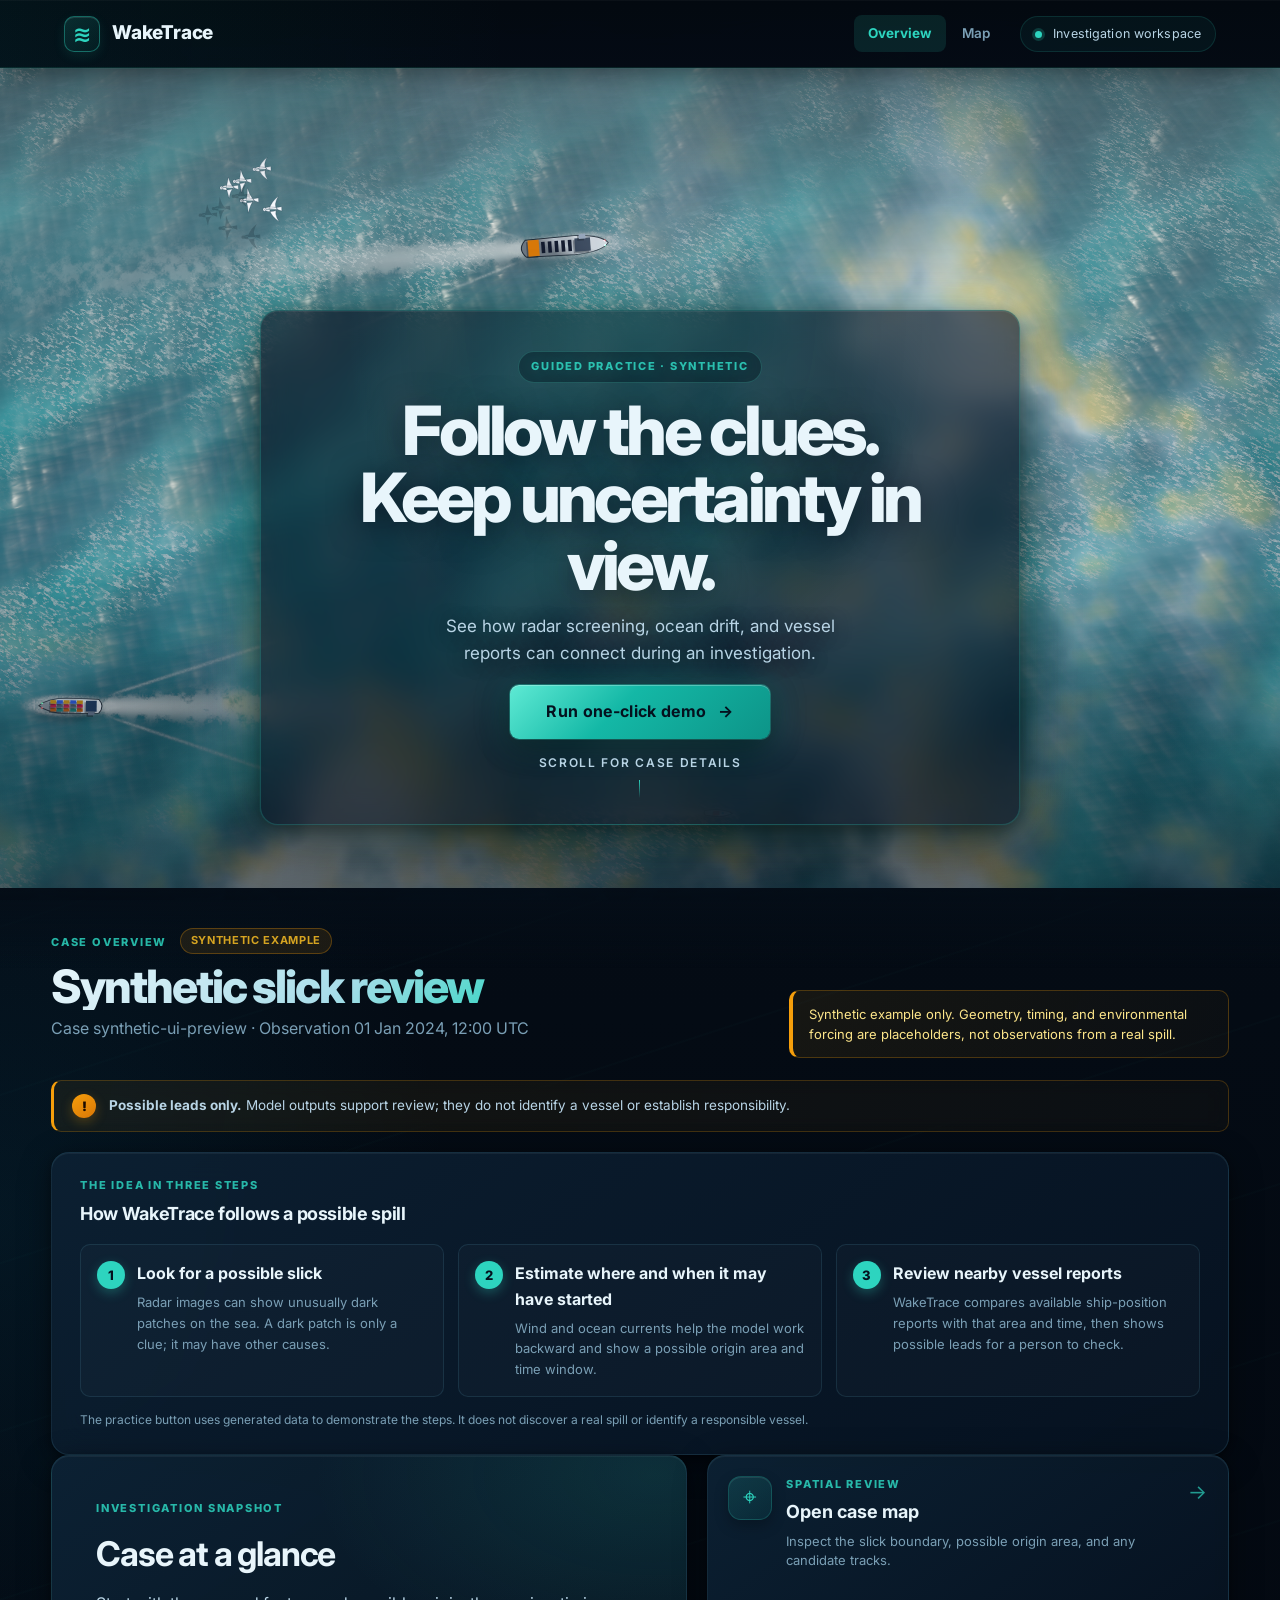
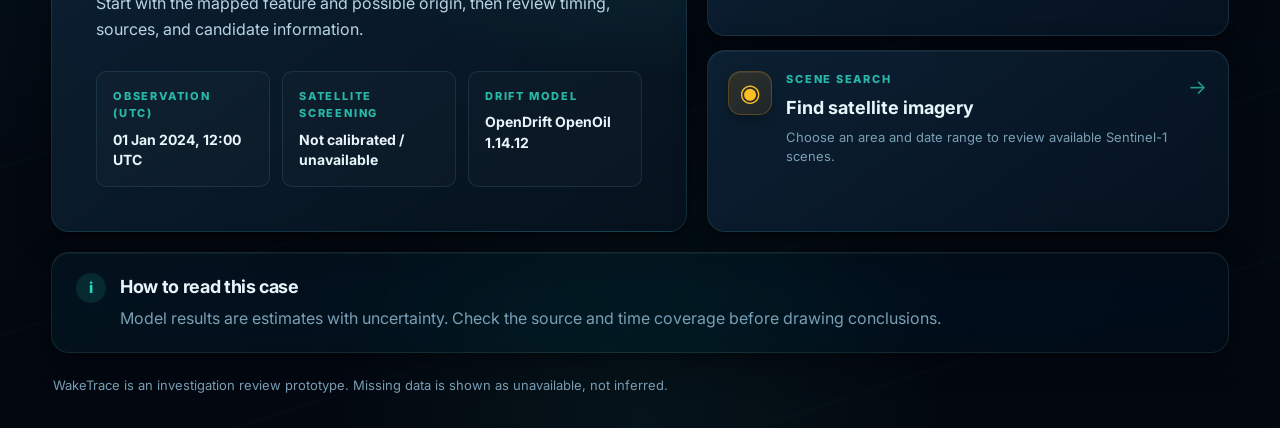
==== frontend/index.html @ cd2cca68 "Add OceanTrace project files" ====
<!doctype html>
<html lang="en">
  <head>
    <meta charset="utf-8">
    <meta name="viewport" content="width=device-width, initial-scale=1">
    <meta name="theme-color" content="#0b2236">
    <title>WakeTrace | Case overview</title>
    <link rel="stylesheet" href="styles.css?v=15">
  </head>
  <body class="overview-page">
    <div class="ambient-globe" aria-hidden="true"><div class="globe-shell"><div class="globe-texture"></div></div></div>
    <a class="skip-link" href="#case-details">Skip to case overview</a>
    <header class="topbar">
      <a class="brand" href="index.html" aria-label="WakeTrace case overview"><span class="brand-mark" aria-hidden="true">≋</span><span>WakeTrace</span></a>
      <nav class="top-nav" aria-label="Main navigation">
        <a class="nav-active" aria-current="page" href="index.html">Overview</a>
        <a data-case-link href="map.html">Map</a>
      </nav>
      <div class="header-context"><span class="status-dot" aria-hidden="true"></span> Investigation workspace</div>
    </header>

    <section class="overview-hero" aria-label="Synthetic ocean scene">
      <canvas id="overview-hero-canvas" aria-hidden="true"></canvas>
      <div class="overview-hero-veil" aria-hidden="true"></div>
      <div class="overview-hero-overlay">
        <span class="eyebrow overview-hero-tag">GUIDED PRACTICE · SYNTHETIC</span>
        <p class="overview-hero-title">Follow the clues.<br>Keep uncertainty in view.</p>
        <p class="overview-hero-copy">See how radar screening, ocean drift, and vessel reports can connect during an investigation.</p>
        <a class="primary-button overview-hero-cta" href="map.html?demo=1">Run one-click demo <span aria-hidden="true">→</span></a>
        <a class="overview-hero-scroll" href="#case-details">Scroll for case details</a>
      </div>
    </section>

    <main class="page-shell overview-shell" id="case-details">
      <section class="case-heading overview-heading" aria-labelledby="case-title">
        <div class="case-heading-text">
          <div class="eyebrow">CASE OVERVIEW <span id="case-badge" class="badge">Loading</span></div>
          <h1 id="case-title">Loading case…</h1>
          <p id="case-subtitle" class="muted">Preparing case information</p>
        </div>
        <div id="case-notice" class="case-notice" role="note" hidden></div>
      </section>

      <p class="leads-banner" role="note"><span class="leads-icon" aria-hidden="true">!</span><span><strong>Possible leads only.</strong> Model outputs support review; they do not identify a vessel or establish responsibility.</span></p>

      <section class="panel plain-language-panel" aria-labelledby="workflow-title">
        <div class="eyebrow">THE IDEA IN THREE STEPS</div>
        <h2 id="workflow-title">How WakeTrace follows a possible spill</h2>
        <div class="plain-steps">
          <article><span>1</span><div><strong>Look for a possible slick</strong><p>Radar images can show unusually dark patches on the sea. A dark patch is only a clue; it may have other causes.</p></div></article>
          <article><span>2</span><div><strong>Estimate where and when it may have started</strong><p>Wind and ocean currents help the model work backward and show a possible origin area and time window.</p></div></article>
          <article><span>3</span><div><strong>Review nearby vessel reports</strong><p>WakeTrace compares available ship-position reports with that area and time, then shows possible leads for a person to check.</p></div></article>
        </div>
        <p class="small-note">The practice button uses generated data to demonstrate the steps. It does not discover a real spill or identify a responsible vessel.</p>
      </section>

      <section class="overview-grid" aria-label="Case summary">
        <article class="panel overview-main-card">
          <div class="eyebrow">INVESTIGATION SNAPSHOT</div>
          <h2>Case at a glance</h2>
          <p class="muted">Start with the mapped feature and possible origin, then review timing, sources, and candidate information.</p>
          <div class="overview-stats">
            <div><span class="metric-label">OBSERVATION (UTC)</span><strong id="overview-observed">—</strong></div>
            <div><span class="metric-label">SATELLITE SCREENING</span><strong id="overview-confidence">—</strong></div>
            <div><span class="metric-label">DRIFT MODEL</span><strong id="overview-model">—</strong></div>
          </div>
        </article>
        <div class="overview-links">
          <a class="destination-card map-destination" data-case-link href="map.html">
            <span class="destination-icon" aria-hidden="true">⌖</span>
            <span><span class="eyebrow">SPATIAL REVIEW</span><strong>Open case map</strong><span class="muted">Inspect the slick boundary, possible origin area, and any candidate tracks.</span></span>
            <span class="destination-arrow" aria-hidden="true">→</span>
          </a>
          <a class="destination-card" data-case-link href="map.html#upload-title">
            <span class="destination-icon satellite-icon" aria-hidden="true">◉</span>
            <span><span class="eyebrow">SCENE SEARCH</span><strong>Find satellite imagery</strong><span class="muted">Choose an area and date range to review available Sentinel-1 scenes.</span></span>
            <span class="destination-arrow" aria-hidden="true">→</span>
          </a>
        </div>
      </section>

      <section class="overview-note panel">
        <div class="note-symbol" aria-hidden="true">i</div>
        <div><h2>How to read this case</h2><p id="overview-note-text" class="muted">Model results are estimates with uncertainty. Check the source and time coverage before drawing conclusions.</p></div>
      </section>
      <footer class="page-footer">WakeTrace is an investigation review prototype. Missing data is shown as unavailable, not inferred.</footer>
    </main>
    <script src="case-data.js?v=3"></script>
    <script src="overview-hero.js?v=10"></script>
    <script src="overview.js"></script>
  </body>
</html>
---- frontend/styles.css ----
/* ============================================================
   WakeTrace — Refined Design System
   Deep-ocean palette · Glass panels · Harmonic accent colours
   ============================================================ */

@import url('https://fonts.googleapis.com/css2?family=Inter:wght@300;400;500;600;700;800;900&display=swap');

/* ─── Design Tokens ──────────────────────────────────────── */
:root {
  color-scheme: dark;

  /* Core palette */
  --ink:        #e8f5fb;
  --ink-soft:   #b8d4e5;
  --muted:      #7a9fb5;
  --line:       rgb(100 180 210 / 14%);
  --surface:    rgb(10 28 44 / 92%);
  --canvas:     #050e18;
  --deep:       #03090f;

  /* Brand accent — teal/cyan */
  --sea:        #2dd4bf;
  --sea-mid:    #14b8a6;
  --sea-dark:   #0d9488;
  --foam:       rgb(45 212 191 / 10%);

  /* Warm amber accent */
  --slick:      #f59e0b;
  --slick-soft: rgb(245 158 11 / 12%);
  --slick-light: #fef3c7;

  /* Utility */
  --focus:      #5eead4;
  --red:        #f43f5e;
  --red-soft:   rgb(244 63 94 / 12%);

  /* Geometry */
  --radius:     18px;
  --radius-sm:  10px;

  /* Shadows */
  --shadow-sm:  0 2px 8px rgb(0 0 0 / 30%), inset 0 1px 0 rgb(255 255 255 / 4%);
  --shadow:     0 8px 32px rgb(0 0 0 / 40%), 0 2px 8px rgb(0 0 0 / 30%), inset 0 1px 0 rgb(255 255 255 / 5%);
  --shadow-lg:  0 20px 60px rgb(0 0 0 / 55%), 0 4px 16px rgb(0 0 0 / 35%), inset 0 1px 0 rgb(255 255 255 / 6%);
  --glow-sea:   0 0 40px rgb(45 212 191 / 15%), 0 0 80px rgb(45 212 191 / 7%);
  --glow-amber: 0 0 30px rgb(245 158 11 / 18%);
}

/* ─── Reset & Base ───────────────────────────────────────── */
*, *::before, *::after { box-sizing: border-box; }
html {
  scroll-behavior: smooth;
  scroll-padding-top: 84px;
}
body {
  margin: 0;
  isolation: isolate;
  background: var(--canvas);
  color: var(--ink);
  font-family: 'Inter', ui-sans-serif, system-ui, -apple-system, 'Segoe UI', sans-serif;
  font-size: 16px;
  line-height: 1.6;
  -webkit-font-smoothing: antialiased;
  -moz-osx-font-smoothing: grayscale;
}

/* Multi-layer ocean background */
body {
  background:
    radial-gradient(ellipse 70% 50% at 80% -10%, rgb(13 148 136 / 18%), transparent 65%),
    radial-gradient(ellipse 50% 40% at 0% 60%,  rgb(6  78 106 / 18%), transparent 70%),
    radial-gradient(ellipse 40% 30% at 50% 100%, rgb(45 212 191 / 6%), transparent 60%),
    repeating-linear-gradient(
      162deg,
      transparent 0 80px,
      rgb(45 212 191 / 1.5%) 81px 82px,
      transparent 83px 160px
    ),
    linear-gradient(180deg, #060f18 0%, #040b14 50%, #030810 100%);
}

/* Subtle animated star-field / noise texture overlay */
body::before {
  content: "";
  position: fixed;
  z-index: -2;
  inset: 0;
  pointer-events: none;
  opacity: 0.5;
  background:
    radial-gradient(ellipse 120% 80% at 75% -5%, rgb(20 184 166 / 14%), transparent 55%),
    radial-gradient(ellipse 60% 50% at 10% 80%,  rgb(8  88 124 / 18%), transparent 60%),
    url("ocean-background.jpg") center 52% / cover no-repeat;
  filter: brightness(0.18) saturate(1.4);
  animation: ocean-drift 32s ease-in-out infinite alternate;
}
@keyframes ocean-drift {
  to { transform: translate3d(-1%, -0.5%, 0) scale(1.02); }
}

/* Animated grid-line shimmer */
body::after {
  content: "";
  position: fixed;
  z-index: -1;
  inset: 0;
  pointer-events: none;
  opacity: 0.06;
  background:
    repeating-linear-gradient(0deg,   transparent 0 39px, rgb(45 212 191 / 40%) 40px),
    repeating-linear-gradient(90deg,  transparent 0 79px, rgb(45 212 191 / 20%) 80px);
  mask-image: radial-gradient(ellipse 100% 100% at 50% 50%, black 20%, transparent 80%);
}

/* ─── Animated Globe ─────────────────────────────────────── */
.ambient-globe {
  position: fixed;
  z-index: -1;
  top: clamp(90px, 14vh, 160px);
  right: clamp(-130px, -4vw, -20px);
  width: clamp(260px, 30vw, 420px);
  aspect-ratio: 1;
  opacity: 0.5;
  pointer-events: none;
  filter: blur(0.3px);
}
.globe-shell {
  position: relative;
  width: 100%;
  height: 100%;
  overflow: hidden;
  border-radius: 50%;
  isolation: isolate;
  background: #04111e;
  box-shadow:
    0 0 0 1px rgb(45 212 191 / 30%),
    0 0 24px 6px  rgb(45 212 191 / 22%),
    0 0 70px 18px rgb(13 148 136 / 14%),
    inset -30px -6px 50px rgb(0 5 15 / 88%);
  animation: globe-float 14s ease-in-out infinite;
}
.globe-texture {
  position: absolute;
  inset: 0;
  border-radius: inherit;
  background-image: url("nasa-blue-marble.jpg");
  background-repeat: repeat-x;
  background-size: 200% 100%;
  background-position: 0 50%;
  filter: saturate(1.2) brightness(0.85) contrast(1.1) hue-rotate(4deg);
  animation: globe-turn 60s linear infinite;
}
.globe-shell::before {
  content: "";
  position: absolute;
  z-index: 1;
  inset: 0;
  border-radius: inherit;
  background:
    radial-gradient(ellipse at 32% 25%, rgb(255 255 255 / 18%), transparent 12%),
    radial-gradient(ellipse at 72% 55%, transparent 26%, rgb(1 10 24 / 28%) 60%, rgb(0 6 18 / 90%) 100%),
    linear-gradient(118deg, rgb(45 212 191 / 20%), transparent 30%, transparent 70%, rgb(0 8 22 / 55%));
  box-shadow:
    inset 10px 8px 28px rgb(200 255 245 / 14%),
    inset -22px -10px 40px rgb(0 5 20 / 80%);
}
.globe-shell::after {
  content: "";
  position: absolute;
  z-index: 2;
  top: -1%; left: -1%;
  width: 102%; height: 102%;
  border: 1px solid rgb(45 212 191 / 40%);
  border-radius: 50%;
  box-shadow: inset 0 0 16px rgb(45 212 191 / 25%);
}
@keyframes globe-float {
  0%, 100% { transform: rotateY(-8deg) rotateX(3deg) translateY(0); }
  50%       { transform: rotateY(-4deg) rotateX(1deg) translateY(-10px); }
}
@keyframes globe-turn { to { background-position: 100% 50%; } }

/* ─── Typography ─────────────────────────────────────────── */
h1, h2, h3, h4, p { margin-top: 0; }
h1 {
  margin: 8px 0 6px;
  font-size: clamp(28px, 3.6vw, 46px);
  font-weight: 800;
  letter-spacing: -0.045em;
  line-height: 1.06;
  overflow-wrap: anywhere;
  background: linear-gradient(135deg, #e8f5fb 0%, #a8dde9 60%, var(--sea) 100%);
  -webkit-background-clip: text;
  background-clip: text;
  -webkit-text-fill-color: transparent;
}
h2 {
  margin-bottom: 4px;
  font-size: 18px;
  font-weight: 700;
  letter-spacing: -0.02em;
  color: var(--ink);
}
h3 { margin-bottom: 0; font-size: 14px; font-weight: 650; }
.muted { color: var(--muted); }

/* ─── Accessibility ──────────────────────────────────────── */
:focus-visible {
  outline: 2px solid var(--sea);
  outline-offset: 3px;
  border-radius: 6px;
}
.topbar :focus-visible { outline-color: var(--sea); }

.skip-link {
  position: absolute; z-index: 2000; top: 8px; left: 8px;
  padding: 10px 14px; border-radius: 8px;
  background: var(--sea); color: #03090f;
  font-weight: 700; text-decoration: none;
  transform: translateY(-160%);
  transition: transform 0.2s;
}
.skip-link:focus { transform: none; }

/* ─── Top Bar ────────────────────────────────────────────── */
.topbar {
  position: sticky; z-index: 1500; top: 0;
  display: flex; align-items: center; justify-content: space-between; gap: 16px;
  height: 68px; padding: 0 clamp(16px, 5vw, 72px);
  color: var(--ink);
  background:
    linear-gradient(90deg, rgb(3 148 136 / 8%) 0%, transparent 40%),
    linear-gradient(180deg, rgb(3 9 16 / 98%), rgb(4 11 20 / 96%));
  border-bottom: 1px solid rgb(45 212 191 / 12%);
  box-shadow:
    0 4px 24px rgb(0 0 0 / 40%),
    0 1px 0 rgb(45 212 191 / 8%),
    inset 0 1px 0 rgb(255 255 255 / 3%);
  backdrop-filter: blur(20px) saturate(1.8);
}

.brand {
  display: inline-flex; align-items: center; gap: 12px;
  color: inherit; font-size: 19px; font-weight: 800;
  letter-spacing: -0.01em; text-decoration: none;
}
.brand-mark {
  display: grid; width: 36px; height: 36px; place-items: center;
  border: 1px solid rgb(45 212 191 / 40%);
  border-radius: 10px;
  color: var(--sea);
  background: linear-gradient(145deg, rgb(45 212 191 / 14%), rgb(13 148 136 / 8%));
  font-size: 22px; font-weight: 900; line-height: 1;
  box-shadow: inset 0 1px 0 rgb(255 255 255 / 10%), 0 4px 12px rgb(45 212 191 / 10%);
  transition: box-shadow 0.2s, border-color 0.2s;
}
.brand:hover .brand-mark {
  border-color: rgb(45 212 191 / 70%);
  box-shadow: inset 0 1px 0 rgb(255 255 255 / 12%), var(--glow-sea);
}

.top-nav { display: flex; align-items: center; gap: 2px; margin-left: auto; }
.top-nav a {
  padding: 8px 14px; border-radius: 8px;
  color: var(--muted); font-size: 13.5px; font-weight: 600;
  text-decoration: none;
  transition: background 0.15s, color 0.15s;
  letter-spacing: 0.01em;
}
.top-nav a:hover { background: rgb(45 212 191 / 8%); color: var(--ink); }
.top-nav a.nav-active,
.top-nav a[aria-current="page"] {
  background: rgb(45 212 191 / 12%);
  color: var(--sea);
  font-weight: 700;
}

.header-context {
  padding: 7px 14px;
  border: 1px solid rgb(45 212 191 / 14%);
  border-radius: 999px;
  background: rgb(45 212 191 / 5%);
  color: var(--ink-soft);
  font-size: 12.5px;
  white-space: nowrap;
  letter-spacing: 0.01em;
}
.status-dot {
  display: inline-block; width: 7px; height: 7px;
  margin-right: 7px; border-radius: 50%;
  background: var(--sea);
  box-shadow: 0 0 0 3px rgb(45 212 191 / 20%);
  vertical-align: middle;
}

/* ─── Page Layout ────────────────────────────────────────── */
.page-shell {
  position: relative; z-index: 1;
  max-width: 1560px; margin: 0 auto;
  padding: 40px clamp(16px, 4vw, 64px) 32px;
}

.case-heading {
  display: flex; align-items: flex-end; justify-content: space-between;
  gap: 24px; margin-bottom: 22px;
}
.eyebrow, .metric-label {
  color: var(--sea);
  font-size: 11px; font-weight: 800;
  letter-spacing: 0.16em;
  text-transform: uppercase;
  opacity: 0.85;
}

/* Badges */
.badge {
  display: inline-block; margin-left: 9px;
  padding: 3px 10px;
  border: 1px solid rgb(245 158 11 / 35%);
  border-radius: 999px;
  background: var(--slick-soft);
  color: #fbbf24;
  font-size: 11px; font-weight: 700;
  letter-spacing: 0.06em;
  vertical-align: 2px;
}
.badge.real-case-badge {
  border-color: rgb(45 212 191 / 25%);
  background: rgb(45 212 191 / 8%);
  color: var(--sea);
}

/* ─── Panels (Glass Cards) ───────────────────────────────── */
.panel, .destination-card {
  overflow: hidden;
  border: 1px solid var(--line);
  border-radius: var(--radius);
  background: linear-gradient(145deg, rgb(12 32 50 / 94%), rgb(6 18 32 / 96%));
  box-shadow: var(--shadow);
  backdrop-filter: blur(16px) saturate(1.6);
  transition: border-color 0.25s ease, box-shadow 0.25s ease, transform 0.25s ease;
}
.panel:hover {
  border-color: rgb(45 212 191 / 22%);
  box-shadow: var(--shadow-lg), var(--glow-sea);
}
.panel-heading {
  display: flex; align-items: center; justify-content: space-between; gap: 16px;
  padding: 22px 24px;
}

/* ─── Alerts & Banners ───────────────────────────────────── */
.leads-banner {
  display: flex; align-items: center; gap: 13px;
  margin: 0 0 20px; padding: 13px 18px;
  border: 1px solid rgb(245 158 11 / 22%);
  border-left: 3px solid var(--slick);
  border-radius: var(--radius-sm);
  background: linear-gradient(100deg, rgb(245 158 11 / 7%), rgb(245 158 11 / 3%));
  color: var(--ink-soft); font-size: 13.5px;
  backdrop-filter: blur(8px);
}
.leads-icon {
  display: grid; flex: none; width: 24px; height: 24px;
  place-items: center; border-radius: 50%;
  background: linear-gradient(145deg, var(--slick), #d97706);
  color: #1a0a00; font-size: 13px; font-weight: 900;
  box-shadow: 0 4px 12px rgb(245 158 11 / 25%);
}

.case-notice {
  max-width: 440px; padding: 13px 16px;
  border: 1px solid rgb(245 158 11 / 25%);
  border-left: 4px solid var(--slick);
  border-radius: var(--radius-sm);
  background: linear-gradient(115deg, rgb(245 158 11 / 8%), rgb(245 158 11 / 3%));
  color: #fde68a; font-size: 13px; line-height: 1.55;
}
.case-notice[hidden] { display: none; }

/* ─── Workspace Grid ─────────────────────────────────────── */
.workspace {
  display: grid;
  grid-template-columns: minmax(0, 2.2fr) minmax(320px, 0.8fr);
  gap: 20px; align-items: stretch;
}

/* ─── Map Panel ──────────────────────────────────────────── */
.map-panel {
  display: flex; flex-direction: column;
  min-height: clamp(560px, 74vh, 800px);
}
.map-heading { border-bottom: 1px solid var(--line); }
.map-legend {
  display: flex; flex-wrap: wrap; gap: 8px 18px;
  margin: 0; padding: 0; list-style: none;
  color: var(--ink-soft); font-size: 12.5px;
}
.map-legend li { display: inline-flex; align-items: center; gap: 7px; white-space: nowrap; }
.map-legend li[hidden] { display: none; }
.legend-swatch { width: 14px; height: 14px; border-radius: 4px; }
.legend-swatch.slick   { border: 2px solid var(--slick); background: rgb(245 158 11 / 30%); box-shadow: 0 0 6px rgb(245 158 11 / 25%); }
.legend-swatch.origin  { border: 2px dashed var(--sea); background: rgb(45 212 191 / 15%); }
.legend-swatch.secondary { border: 2px dashed rgb(45 212 191 / 50%); background: rgb(45 212 191 / 8%); }
.legend-swatch.track   { height: 0; border-top: 3px dotted var(--sea); border-radius: 0; background: none; align-self: center; }
.legend-swatch.particles { width: 12px; height: 12px; border: 2px solid rgb(45 212 191 / 60%); border-radius: 50%; background: var(--sea); }

.map-stage {
  position: relative; display: flex; flex: 1; min-height: 420px;
}
#map {
  position: relative; z-index: 0; flex: 1; min-height: 420px;
  background: radial-gradient(ellipse at 50% 40%, #0e3a50, #060f1a 70%, #040a12);
}

.map-overlay-chip, .map-button, .map-message {
  position: absolute; z-index: 500;
}
.map-overlay-chip {
  top: 14px; left: 56px;
  display: flex; align-items: center; gap: 8px;
  padding: 8px 13px;
  border: 1px solid rgb(45 212 191 / 25%);
  border-radius: 9px;
  background: rgb(3 9 16 / 92%);
  color: var(--ink);
  font-size: 11.5px; font-weight: 700; letter-spacing: 0.1em;
  box-shadow: var(--shadow-sm);
  backdrop-filter: blur(12px);
  pointer-events: none;
}
.overlay-icon { color: var(--sea); font-size: 15px; line-height: 1; }

.map-button {
  top: 14px; right: 14px;
  min-height: 38px; padding: 7px 14px;
  border: 1px solid rgb(45 212 191 / 20%);
  border-radius: 8px;
  background: rgb(6 18 32 / 88%);
  color: var(--ink);
  font: inherit; font-size: 13px; font-weight: 650;
  box-shadow: var(--shadow-sm);
  cursor: pointer;
  backdrop-filter: blur(12px);
  transition: background 0.15s, border-color 0.15s;
}
.map-button:hover {
  background: rgb(45 212 191 / 12%);
  border-color: rgb(45 212 191 / 40%);
}

.map-message {
  bottom: 18px; left: 50%;
  max-width: calc(100% - 28px); padding: 10px 16px;
  border: 1px solid var(--line);
  border-radius: 10px;
  background: rgb(6 18 32 / 94%);
  color: var(--ink); font-size: 13px; font-weight: 650;
  text-align: center;
  box-shadow: var(--shadow-sm);
  transform: translateX(-50%);
  backdrop-filter: blur(14px);
}
.map-message[hidden] { display: none; }

.map-footnote {
  margin: 0; padding: 12px 24px;
  border-top: 1px solid var(--line);
  color: var(--muted); font-size: 12.5px;
}

.trajectory-controls {
  display: grid;
  grid-template-columns: auto minmax(200px, 1fr) auto;
  align-items: center; gap: 10px 18px;
  padding: 14px 24px 16px;
  border-top: 1px solid var(--line);
  background: linear-gradient(180deg, rgb(4 14 22 / 85%), rgb(3 9 15 / 90%));
  backdrop-filter: blur(8px);
}
.trajectory-controls[hidden] { display: none; }
.trajectory-scrubber {
  display: grid;
  grid-template-columns: auto minmax(100px, 1fr) auto;
  align-items: center; gap: 10px;
  color: var(--muted); font-size: 12px;
}
.trajectory-scrubber input {
  width: 100%;
  accent-color: var(--sea);
  cursor: pointer;
}
.trajectory-time {
  color: var(--sea);
  font-size: 12px; font-variant-numeric: tabular-nums; text-align: right;
}
.trajectory-note {
  grid-column: 1 / -1; margin: 0;
  color: var(--muted); font-size: 12px;
}
/* Oil drift particles — more realistic dark-oil appearance */
.trajectory-particle {
  stroke: rgb(45 212 191 / 60%);
  stroke-width: 1;
  fill: #1a9e96;
  fill-opacity: 0.82;
  filter: drop-shadow(0 0 3px rgb(45 212 191 / 40%));
}

/* ─── Vessel Icons ───────────────────────────────────────── */
.vessel-icon-container { border: 0; background: transparent; }
.vessel-icon {
  position: relative;
  display: grid; width: 32px; height: 32px; place-items: center;
  border: 2px solid rgb(45 212 191 / 55%);
  border-radius: 50%;
  background: radial-gradient(circle at 35% 35%, #1e9e96, #0a5055 70%);
  box-shadow:
    0 3px 14px rgb(0 0 0 / 65%),
    0 0 0 3px rgb(45 212 191 / 14%),
    0 0 18px rgb(45 212 191 / 18%),
    inset 0 1px 0 rgb(255 255 255 / 20%);
  transition: box-shadow 0.3s;
}
.vessel-icon:hover {
  box-shadow: 0 4px 18px rgb(0 0 0 / 75%), 0 0 0 4px rgb(45 212 191 / 28%), 0 0 28px rgb(45 212 191 / 28%), inset 0 1px 0 rgb(255 255 255 / 22%);
}
.vessel-icon svg { width: 22px; height: 22px; overflow: visible; fill: #e0f7f4; filter: drop-shadow(0 1px 3px rgb(0 0 0 / 65%)); }
.vessel-icon .ship-deck,
.vessel-icon .ship-bridge { fill: none; stroke: #0d5055; stroke-linecap: round; stroke-linejoin: round; stroke-width: 1.6; }
.vessel-icon .ship-wake  { fill: none; stroke: rgb(130 230 218 / 90%); stroke-linecap: round; stroke-width: 1.3; }

/* Vessel heading beam — the directional line extending from vessel */
.vessel-heading-beam {
  position: absolute; top: 50%; left: 50%;
  width: 22px; height: 2px;
  background: linear-gradient(90deg, rgb(45 212 191 / 70%), transparent);
  border-radius: 2px;
  transform-origin: 0 50%;
  pointer-events: none;
}

/* Animated ping on candidate vessels */
@keyframes vessel-ping {
  0%   { transform: scale(0.9); box-shadow: 0 0 0 2px rgb(45 212 191 / 60%), 0 4px 14px rgb(0 0 0 / 60%); }
  50%  { transform: scale(1.08); box-shadow: 0 0 0 5px rgb(45 212 191 / 20%), 0 6px 18px rgb(0 0 0 / 50%); }
  100% { transform: scale(0.9); box-shadow: 0 0 0 2px rgb(45 212 191 / 60%), 0 4px 14px rgb(0 0 0 / 60%); }
}
@media (prefers-reduced-motion: no-preference) {
  .vessel-icon-candidate { animation: vessel-ping 3s ease-in-out infinite; }
}

.vessel-icon-lead, .vessel-icon-candidate { width: 42px; height: 42px; }
.vessel-icon-lead svg, .vessel-icon-candidate svg { width: 28px; height: 28px; }
.vessel-icon-lead {
  background: radial-gradient(circle at 35% 30%, #f87090, #be123c 75%);
  border-color: rgb(244 63 94 / 65%);
  box-shadow:
    0 0 0 4px rgb(244 63 94 / 22%),
    0 0 22px rgb(244 63 94 / 35%),
    0 5px 16px rgb(0 0 0 / 65%);
}
.vessel-icon-lead .ship-wake { stroke: rgb(255 160 170 / 80%); }
.vessel-icon-lead .ship-deck,
.vessel-icon-lead .ship-bridge { stroke: #7a0020; }
.vessel-icon-candidate {
  background: radial-gradient(circle at 35% 30%, #fbbf24, #b45309 75%);
  border-color: rgb(245 158 11 / 65%);
  box-shadow:
    0 0 0 4px rgb(245 158 11 / 22%),
    0 0 20px rgb(245 158 11 / 28%),
    0 5px 16px rgb(0 0 0 / 65%);
}
.vessel-icon-candidate .ship-wake { stroke: rgb(255 220 100 / 80%); }
.vessel-icon-candidate .ship-deck,
.vessel-icon-candidate .ship-bridge { stroke: #6b3000; }
.legend-vessel {
  display: inline-grid; width: 17px; height: 17px;
  place-items: center; border-radius: 50%;
  background: radial-gradient(circle at 35% 35%, #1a9e96, #0a5055);
  box-shadow: inset 0 0 0 1.5px rgb(255 255 255 / 70%);
}
.legend-vessel svg { width: 14px; height: 14px; fill: #e0f7f4; }
.legend-vessel .ship-deck,
.legend-vessel .ship-bridge { fill: none; stroke: #0a4f50; stroke-linecap: round; stroke-linejoin: round; stroke-width: 1.8; }
.legend-vessel .ship-wake   { fill: none; stroke: rgb(45 212 191 / 80%); stroke-linecap: round; stroke-width: 1.2; }

/* ─── Oil Slick Iridescence ──────────────────────────────── */
.slick-iridescent-ring {
  pointer-events: none;
}
@keyframes slick-shimmer {
  0%   { opacity: 0.6; }
  50%  { opacity: 1; }
  100% { opacity: 0.6; }
}
@media (prefers-reduced-motion: no-preference) {
  .slick-pulse-ring { animation: slick-shimmer 4s ease-in-out infinite; }

/* ─── Leaflet Overrides ──────────────────────────────────── */
.leaflet-container { font-family: inherit; }
.leaflet-popup-content { font: 14px/1.55 'Inter', ui-sans-serif, sans-serif; }
.leaflet-tile-pane { filter: brightness(0.72) saturate(0.85) hue-rotate(6deg); }
.leaflet-control-zoom a {
  background: rgb(6 18 32 / 92%) !important;
  border-color: rgb(45 212 191 / 20%) !important;
  color: var(--ink) !important;
  backdrop-filter: blur(12px);
}
.leaflet-control-zoom a:hover { background: rgb(45 212 191 / 12%) !important; }
.leaflet-control-attribution {
  background: rgb(3 9 15 / 88%) !important;
  color: var(--muted) !important;
  backdrop-filter: blur(8px);
}
.leaflet-control-attribution a { color: var(--sea) !important; }
.leaflet-popup-content-wrapper,
.leaflet-popup-tip { background: rgb(10 28 44 / 96%); color: var(--ink); backdrop-filter: blur(16px); }

/* ─── Summary Sidebar ────────────────────────────────────── */
.summary-panel { display: flex; flex-direction: column; }
.summary-panel > .panel-heading { padding-bottom: 18px; }

.metric-block {
  display: grid; gap: 8px;
  margin: 0 20px; padding: 18px 16px;
  border: 1px solid rgb(45 212 191 / 18%);
  border-left: 4px solid var(--sea);
  border-radius: var(--radius-sm);
  background: linear-gradient(140deg, rgb(45 212 191 / 7%), rgb(13 148 136 / 4%));
}
.metric-block strong { font-size: 17px; line-height: 1.45; overflow-wrap: anywhere; color: var(--ink); }
.metric-block .muted { font-size: 13.5px; }

.uncertainty-card {
  margin: 14px 20px 4px; padding: 14px 16px;
  border: 1px solid rgb(245 158 11 / 20%);
  border-radius: var(--radius-sm);
  background: linear-gradient(140deg, rgb(245 158 11 / 6%), rgb(217 119 6 / 3%));
}
.uncertainty-title { margin-bottom: 7px; color: #fbbf24; font-size: 13.5px; font-weight: 700; }
.uncertainty-card p { margin-bottom: 0; color: var(--ink-soft); font-size: 13.5px; line-height: 1.6; }

.sources-block { padding: 18px 20px 12px; }
.sources-block h3 { margin-bottom: 10px; color: var(--ink); }
.sources-block ul {
  display: grid; gap: 8px; margin: 0; padding-left: 18px;
  color: var(--ink-soft); font-size: 13.5px; line-height: 1.5; overflow-wrap: anywhere;
}
.sources-block li::marker { color: var(--sea); }

.candidate-block {
  margin-top: auto; padding: 16px 20px 20px;
  border-top: 1px solid var(--line);
  background: rgb(3 9 16 / 50%);
}
.candidate-row { display: flex; align-items: center; justify-content: space-between; margin-bottom: 6px; }
.candidate-count {
  display: grid; min-width: 28px; height: 28px; padding: 0 7px;
  place-items: center; border-radius: 999px;
  background: rgb(45 212 191 / 10%); color: var(--sea);
  font-size: 13px; font-weight: 800;
}
.candidate-block p { margin-bottom: 0; font-size: 13.5px; }

/* ─── Timeline ───────────────────────────────────────────── */
.timeline-panel { margin-top: 20px; padding: 0 24px 22px; }
.timeline-heading { padding: 20px 0 12px; }
.timeline-duration {
  padding: 6px 13px; border-radius: 8px;
  background: rgb(45 212 191 / 8%); color: var(--sea);
  font-size: 13px; font-weight: 700;
}
.timeline-track { position: relative; height: 56px; margin: 6px 48px 0; }
.timeline-track[hidden] { display: none; }
.timeline-rail, .window-bar {
  position: absolute; top: 16px; left: 0; height: 8px; border-radius: 999px;
}
.timeline-rail { right: 0; background: rgb(255 255 255 / 5%); }
.window-bar {
  width: 0;
  background: linear-gradient(90deg, rgb(45 212 191 / 40%), var(--sea));
  border: 1px solid rgb(45 212 191 / 40%);
  box-shadow: 0 0 12px rgb(45 212 191 / 20%);
  transition: width 0.6s ease;
}
.timeline-marker {
  position: absolute; top: 8px; left: 0;
  display: flex; flex-direction: column; align-items: center;
  transform: translateX(-50%);
}
.marker-dot {
  width: 26px; height: 26px;
  border: 4px solid rgb(3 9 16 / 80%);
  border-radius: 50%;
  background: var(--slick);
  box-shadow: 0 0 0 2px var(--slick), var(--glow-amber), 0 3px 10px rgb(0 0 0 / 40%);
}
.marker-label {
  position: absolute; top: 31px; width: 110px;
  color: #fbbf24; font-size: 11.5px; font-weight: 700; text-align: center;
}
.timeline-labels {
  display: flex; justify-content: space-between; gap: 20px;
  color: var(--muted); font-size: 12.5px;
}
.timeline-labels span:last-child { text-align: right; }

.page-footer {
  padding: 22px 2px 0;
  color: var(--muted); font-size: 13px;
}

/* ─── Animations ─────────────────────────────────────────── */
@media (prefers-reduced-motion: no-preference) {
  .status-dot { animation: pulse-sea 2.6s ease-out infinite; }
  .marker-dot { animation: pulse-amber 2.8s ease-out infinite; }
}
@keyframes pulse-sea {
  0%   { box-shadow: 0 0 0 0   rgb(45 212 191 / 60%); }
  100% { box-shadow: 0 0 0 10px rgb(45 212 191 / 0%); }
}
@keyframes pulse-amber {
  0%   { box-shadow: 0 0 0 2px var(--slick), 0 0 0 2px  rgb(245 158 11 / 60%); }
  100% { box-shadow: 0 0 0 2px var(--slick), 0 0 0 14px rgb(245 158 11 / 0%); }
}
@media (prefers-reduced-motion: reduce) {
  html { scroll-behavior: auto; }
  *, *::before, *::after { animation: none !important; transition: none !important; }
}

/* ─── Overview Page ──────────────────────────────────────── */

.overview-grid {
  display: grid;
  grid-template-columns: minmax(0, 1fr) minmax(320px, 0.82fr);
  gap: 20px; align-items: stretch;
}

.overview-main-card {
  padding: clamp(24px, 4vw, 44px);
  background:
    radial-gradient(ellipse at 95% 5%, rgb(45 212 191 / 12%), transparent 40%),
    linear-gradient(145deg, rgb(12 34 52 / 96%), rgb(6 18 30 / 98%));
}
.overview-main-card h2 { margin: 10px 0 10px; font-size: clamp(24px, 3vw, 34px); letter-spacing: -0.035em; }
.overview-main-card > p { max-width: 620px; margin-bottom: 28px; color: var(--ink-soft); }

.overview-stats {
  display: grid; grid-template-columns: repeat(3, minmax(0, 1fr)); gap: 12px;
}
.overview-stats > div {
  display: grid; align-content: start; gap: 7px; min-width: 0;
  padding: 16px; border: 1px solid var(--line); border-radius: var(--radius-sm);
  background: rgb(255 255 255 / 2%);
  transition: border-color 0.2s;
}
.overview-stats > div:hover { border-color: rgb(45 212 191 / 25%); }
.overview-stats strong { font-size: 14px; line-height: 1.45; overflow-wrap: anywhere; color: var(--ink); }

.overview-links { display: grid; gap: 14px; }

.destination-card {
  display: grid;
  grid-template-columns: 44px minmax(0, 1fr) 20px;
  align-items: start; gap: 14px; padding: 20px;
  border: 1px solid var(--line);
  border-radius: var(--radius);
  background: linear-gradient(145deg, rgb(12 34 52 / 94%), rgb(6 18 32 / 96%));
  box-shadow: var(--shadow);
  color: inherit; text-decoration: none;
  transition: transform 0.2s ease, border-color 0.2s ease, box-shadow 0.2s ease;
}
.destination-card:hover {
  transform: perspective(1000px) translateY(-3px) rotateX(1deg);
  border-color: rgb(45 212 191 / 35%);
  box-shadow: var(--shadow-lg), var(--glow-sea);
}
.destination-card > span:nth-child(2) { display: grid; gap: 5px; }
.destination-card strong { font-size: 18px; font-weight: 700; color: var(--ink); }
.destination-card .muted { font-size: 13px; line-height: 1.5; }

.destination-icon {
  display: grid; width: 44px; height: 44px; place-items: center;
  border-radius: 13px; font-size: 24px;
  background: linear-gradient(145deg, rgb(45 212 191 / 15%), rgb(13 148 136 / 10%));
  color: var(--sea);
  border: 1px solid rgb(45 212 191 / 20%);
  box-shadow: inset 0 1px 0 rgb(255 255 255 / 8%), 0 6px 14px rgb(0 0 0 / 25%);
}
.evidence-icon, .satellite-icon {
  background: linear-gradient(145deg, rgb(245 158 11 / 15%), rgb(217 119 6 / 10%));
  color: #fbbf24;
  border-color: rgb(245 158 11 / 25%);
}
.destination-arrow { color: var(--sea); font-size: 20px; opacity: 0.7; }

.overview-note {
  display: flex; align-items: flex-start; gap: 14px;
  margin-top: 20px; padding: 20px 24px;
  background: linear-gradient(110deg, rgb(45 212 191 / 5%), rgb(13 148 136 / 3%));
}
.overview-note h2 { margin-bottom: 4px; }
.overview-note p  { margin-bottom: 0; }
.note-symbol {
  display: grid; flex: none; width: 30px; height: 30px;
  place-items: center; border-radius: 50%;
  background: rgb(45 212 191 / 12%);
  color: var(--sea); font-weight: 800; font-size: 15px;
}

/* ─── One-Click Demo Banner ──────────────────────────────── */
.one-click-demo {
  display: flex; align-items: center; justify-content: space-between; gap: 20px;
  margin: 0 0 20px; padding: 20px 26px;
  border: 1px solid rgb(45 212 191 / 25%);
  border-radius: var(--radius);
  background:
    radial-gradient(ellipse at 3% 0%, rgb(45 212 191 / 12%), transparent 50%),
    linear-gradient(115deg, rgb(12 34 52 / 95%), rgb(8 22 36 / 97%));
  box-shadow: var(--shadow), 0 0 0 1px rgb(45 212 191 / 8%);
}
.one-click-demo h2 { margin: 4px 0; color: var(--ink); }
.one-click-demo p  { max-width: 720px; margin: 0; color: var(--muted); font-size: 13.5px; }
.one-click-demo .primary-button {
  display: inline-flex; flex: none; align-items: center; gap: 12px;
  text-decoration: none;
  background: linear-gradient(135deg, var(--sea-mid), var(--sea-dark));
  box-shadow: 0 8px 24px rgb(0 0 0 / 30%), 0 0 0 1px rgb(45 212 191 / 30%), inset 0 1px 0 rgb(255 255 255 / 18%);
}
.one-click-demo .primary-button:hover {
  background: linear-gradient(135deg, var(--sea), var(--sea-mid));
  box-shadow: 0 12px 32px rgb(0 0 0 / 35%), 0 0 0 1px rgb(45 212 191 / 50%), var(--glow-sea);
}

/* ─── Plain Steps (How it works) ─────────────────────────── */
.plain-language-panel { margin-top: 20px; padding: 24px 28px; }
.plain-language-panel h2 { margin: 5px 0 16px; }
.plain-steps {
  display: grid;
  grid-template-columns: repeat(3, minmax(0, 1fr));
  gap: 14px;
}
.plain-steps article {
  display: flex; align-items: flex-start; gap: 12px; padding: 16px;
  border: 1px solid var(--line);
  border-radius: var(--radius-sm);
  background: rgb(255 255 255 / 2%);
  transition: border-color 0.2s, background 0.2s;
}
.plain-steps article:hover {
  border-color: rgb(45 212 191 / 22%);
  background: rgb(45 212 191 / 4%);
}
.plain-steps article > span {
  display: grid; flex: 0 0 28px; width: 28px; height: 28px;
  place-items: center; border-radius: 50%;
  color: #04111e; background: var(--sea);
  font-weight: 800; font-size: 13px;
  box-shadow: 0 4px 12px rgb(45 212 191 / 30%);
  flex-shrink: 0;
}
.plain-steps strong { color: var(--ink); }
.plain-steps p { margin: 5px 0 0; color: var(--muted); font-size: 13px; line-height: 1.6; }

/* ─── Map Page Shell ─────────────────────────────────────── */
.map-page-shell     { max-width: 1500px; }
.map-page-heading,
.evidence-heading   { align-items: center; }
.map-page-heading h1,
.evidence-heading h1 { font-size: clamp(27px, 3vw, 38px); }
.map-page-panel     { min-height: min(72vh, 760px); border-color: rgb(45 212 191 / 18%); }
.map-page-stage,
.map-page-stage #map {
  min-height: min(65vh, 670px);
  background: radial-gradient(ellipse at 50% 36%, #0e3c52, #061b30 70%, #040d1e);
}

.text-link { color: var(--sea); font-size: 14px; font-weight: 700; text-decoration: none; }
.text-link:hover,
.page-footer a:hover { text-decoration: underline; }
.map-notice, .evidence-notice { max-width: none; margin: -4px 0 18px; }
.map-page-shell .leads-banner,
.evidence-shell  .leads-banner { margin-bottom: 18px; }

/* ─── Evidence Grid ──────────────────────────────────────── */
.evidence-grid {
  display: grid;
  grid-template-columns: repeat(2, minmax(0, 1fr));
  gap: 18px; align-items: start;
}
.evidence-card { min-width: 0; padding: 0 24px 24px; }
.evidence-card .panel-heading { margin: 0 -24px; padding: 20px 24px; }
.evidence-card .panel-heading .muted { font-size: 13px; }
.evidence-card.timeline-panel { margin: 0; padding: 0 24px 24px; }
.evidence-card .timeline-heading { padding: 20px 0 12px; }
.evidence-card .timeline-track { margin: 12px 30px 4px; }
.evidence-card .timeline-labels { min-height: 40px; font-size: 12px; }

.small-note { margin: 14px 0 0; color: var(--muted); font-size: 12px; line-height: 1.55; }

.drift-metrics { display: grid; grid-template-columns: 1fr 1fr; gap: 12px; }
.drift-metrics > div {
  display: grid; gap: 7px; min-width: 0; padding: 14px;
  border: 1px solid var(--line); border-radius: var(--radius-sm);
  background: rgb(255 255 255 / 2%);
}
.drift-metrics strong { font-size: 13px; line-height: 1.45; overflow-wrap: anywhere; color: var(--ink); }
.evidence-card .uncertainty-card { margin: 14px 0 0; }

.detail-list { display: grid; gap: 12px; margin: 2px 0 18px; padding: 0; list-style: none; }
.detail-list li {
  display: grid; gap: 4px; padding-left: 13px;
  border-left: 3px solid var(--sea);
  color: var(--ink-soft); font-size: 13px; overflow-wrap: anywhere;
}
.detail-list li strong { color: var(--ink); }

.subsection-title { margin: 20px 0 10px; color: var(--ink); }

.settings-list { display: grid; gap: 0; margin: 0; }
.settings-list > div {
  display: grid;
  grid-template-columns: minmax(100px, 0.8fr) minmax(0, 1.2fr);
  gap: 10px; padding: 9px 0;
  border-top: 1px solid var(--line);
  font-size: 12px;
}
.settings-list dt { color: var(--muted); text-transform: capitalize; }
.settings-list dd { margin: 0; color: var(--ink-soft); overflow-wrap: anywhere; }
.settings-list dd small { display: block; margin-top: 3px; color: var(--muted); font-size: 11px; line-height: 1.45; }

.candidate-list { display: grid; gap: 10px; }
.empty-state {
  margin: 0; padding: 14px;
  border: 1px dashed var(--line);
  border-radius: var(--radius-sm);
  background: rgb(255 255 255 / 2%);
  color: var(--muted); font-size: 13px;
}
.candidate-card {
  padding: 14px; border: 1px solid var(--line); border-radius: 12px;
  background: rgb(255 255 255 / 2%);
  transition: border-color 0.2s;
}
.candidate-card:hover { border-color: rgb(45 212 191 / 20%); }
.candidate-card-heading {
  display: flex; align-items: center; justify-content: space-between; gap: 10px; margin-bottom: 8px;
}
.candidate-card-heading h3 { overflow-wrap: anywhere; color: var(--ink); }
.score-pill {
  flex: none; padding: 4px 9px; border-radius: 999px;
  background: rgb(45 212 191 / 10%); color: var(--sea);
  font-size: 12px; font-weight: 750; border: 1px solid rgb(45 212 191 / 20%);
}
.candidate-card p { margin: 6px 0 0; font-size: 13px; }
.candidate-card p.muted { font-size: 12px; }

.page-footer a, .text-link { color: var(--sea); }

/* ─── Buttons ────────────────────────────────────────────── */
.primary-button {
  min-height: 42px; align-self: end; padding: 9px 20px;
  border: 0; border-radius: 9px;
  background: linear-gradient(135deg, var(--sea-mid), var(--sea-dark));
  color: #04111e; font: inherit; font-weight: 700;
  cursor: pointer;
  box-shadow: 0 6px 20px rgb(0 0 0 / 25%), inset 0 1px 0 rgb(255 255 255 / 20%);
  transition: background 0.18s, box-shadow 0.18s, transform 0.12s;
}
.primary-button:hover {
  background: linear-gradient(135deg, var(--sea), var(--sea-mid));
  box-shadow: 0 8px 28px rgb(0 0 0 / 35%), var(--glow-sea);
  transform: translateY(-1px);
}
.primary-button:active { transform: translateY(0); }
.primary-button:disabled { cursor: progress; opacity: 0.6; transform: none; }

.secondary-button {
  min-height: 42px; align-self: end; padding: 9px 14px;
  border: 1px solid var(--line); border-radius: 9px;
  background: rgb(255 255 255 / 4%);
  color: var(--ink); font: inherit; font-size: 13px; font-weight: 650;
  cursor: pointer;
  backdrop-filter: blur(8px);
  transition: background 0.18s, border-color 0.18s;
}
.secondary-button:hover {
  background: rgb(45 212 191 / 8%);
  border-color: rgb(45 212 191 / 30%);
}

.text-button {
  padding: 4px 0; border: 0; background: transparent;
  color: var(--sea); font: inherit; font-size: 12px; font-weight: 700;
  text-decoration: underline; cursor: pointer;
  transition: color 0.15s;
}
.text-button:hover { color: #5eead4; }

/* ─── Scene / Upload Section ─────────────────────────────── */
.scene-context {
  display: flex; align-items: center; gap: 16px; margin: 0 0 16px; padding: 16px 20px;
  border-color: rgb(45 212 191 / 18%);
  background:
    radial-gradient(ellipse at 0% 50%, rgb(45 212 191 / 10%), transparent 50%),
    linear-gradient(110deg, rgb(12 34 52 / 94%), rgb(8 22 36 / 96%));
}
.scene-emblem {
  position: relative; display: grid; flex: none; width: 44px; height: 44px;
  place-items: center; border: 1px solid rgb(45 212 191 / 35%); border-radius: 50%;
  color: var(--sea); font-size: 22px;
  box-shadow: inset 0 0 18px rgb(45 212 191 / 12%), 0 6px 16px rgb(0 0 0 / 30%);
}
.scene-emblem i {
  position: absolute; top: 50%; left: 50%;
  width: 18px; height: 1px;
  background: var(--sea); opacity: 0.7;
  transform: rotate(-35deg); transform-origin: left;
}
.scene-details { display: grid; min-width: 0; gap: 2px; }
.scene-details strong { overflow-wrap: anywhere; color: var(--ink); }
.scene-details .muted { font-size: 12px; }
.scene-preview-status {
  margin-left: auto; padding: 7px 11px;
  border: 1px solid var(--line); border-radius: 999px;
  color: var(--muted); font-size: 11px; white-space: nowrap;
}
.scene-preview {
  width: 150px; height: 76px; margin-left: auto;
  border: 1px solid rgb(45 212 191 / 25%); border-radius: 10px;
  object-fit: cover; box-shadow: 0 8px 22px rgb(0 0 0 / 40%);
}
.scene-preview[hidden], .scene-preview-status[hidden] { display: none; }
.scene-upload-panel { margin: 0 0 16px; }
.scene-upload-panel .panel-heading { padding-bottom: 14px; }

.scene-search-form {
  display: grid; grid-template-columns: repeat(3, minmax(0, 1fr));
  gap: 12px; padding: 0 24px 22px;
}
.scene-search-form label {
  display: grid; gap: 6px;
  color: var(--ink-soft); font-size: 12px; font-weight: 700;
}
.scene-search-form input,
.scene-search-form select {
  width: 100%; min-height: 42px; padding: 9px 12px;
  border: 1px solid var(--line); border-radius: 8px;
  background: rgb(255 255 255 / 4%);
  color: var(--ink); font: inherit; font-size: 13px;
  backdrop-filter: blur(8px);
  transition: border-color 0.18s, box-shadow 0.18s;
}
.scene-search-form input::placeholder { color: var(--muted); opacity: 1; }
.scene-search-form input:focus,
.scene-search-form select:focus {
  outline: none;
  border-color: var(--sea);
  box-shadow: 0 0 0 3px rgb(45 212 191 / 15%);
}
.scene-search-form select option { background: #0c2038; }

.coordinate-save-row {
  display: flex; align-items: center; justify-content: space-between; gap: 12px;
  margin: -8px 24px 18px; padding: 11px 14px;
  border: 1px solid var(--line); border-radius: 9px;
  background: rgb(45 212 191 / 4%);
}
.coordinate-save-status { margin: 0; color: var(--muted); font-size: 12px; }

.upload-status { grid-column: 1 / -1; margin: 0; color: var(--muted); font-size: 13px; }

.scene-results { display: grid; gap: 8px; padding: 0 24px 20px; }

.offline-practice-callout {
  display: flex; align-items: center; justify-content: space-between; gap: 18px;
  margin: 0 24px 20px; padding: 14px 18px;
  border: 1px solid var(--line); border-radius: var(--radius-sm);
  background: rgb(255 255 255 / 2%);
  backdrop-filter: blur(8px);
}
.offline-practice-callout strong { color: var(--ink); }
.offline-practice-callout p { margin: 4px 0 0; font-size: 12.5px; }

.scene-result-card {
  display: flex; align-items: center; justify-content: space-between; gap: 14px;
  padding: 13px 16px; border: 1px solid var(--line); border-radius: var(--radius-sm);
  background: rgb(255 255 255 / 3%);
  transition: border-color 0.2s;
}
.scene-result-card:hover { border-color: rgb(45 212 191 / 25%); }
.scene-result-card > div { display: grid; gap: 4px; min-width: 0; }
.scene-result-card strong { overflow-wrap: anywhere; color: var(--ink); font-size: 13.5px; }
.scene-result-card span  { color: var(--ink-soft); font-size: 12px; line-height: 1.45; }
.scene-result-card .scene-product-id {
  color: var(--muted); font-family: ui-monospace, SFMono-Regular, Consolas, monospace;
  font-size: 10px; overflow-wrap: anywhere;
}
.scene-select-button {
  flex: none; min-height: 38px; padding: 7px 13px;
  border: 1px solid rgb(45 212 191 / 30%); border-radius: 8px;
  background: rgb(45 212 191 / 10%); color: var(--sea);
  font: inherit; font-size: 12px; font-weight: 700; cursor: pointer;
  transition: background 0.15s, border-color 0.15s;
}
.scene-select-button:hover {
  background: rgb(45 212 191 / 18%);
  border-color: var(--sea);
}
.scene-select-button:focus-visible { outline: 2px solid var(--slick); outline-offset: 2px; }
.scene-select-button:disabled { cursor: progress; opacity: 0.55; }
.scene-result-actions { display: grid; flex: none; gap: 7px; min-width: 178px; }
.scene-browser-link {
  display: inline-flex; align-items: center; justify-content: center;
  text-align: center; text-decoration: none;
}
.map-message .scene-browser-link { display: inline-flex; margin: 8px 4px 0; }
.legend-swatch.scene-raster {
  border: 1px solid var(--muted);
  background: linear-gradient(135deg, #1a3a4a, #8a9fa8);
}

/* ─── Historical Reference ───────────────────────────────── */
.historical-reference {
  display: flex; align-items: center; justify-content: space-between; gap: 24px;
  margin: 18px 0; padding: 20px 24px;
  color: var(--ink);
  background: linear-gradient(115deg, rgb(244 63 94 / 8%), rgb(190 18 60 / 5%));
  border: 1px solid rgb(244 63 94 / 22%);
  border-left: 4px solid var(--red);
  border-radius: 14px;
}
.historical-reference[hidden] { display: none; }
.historical-reference strong  { display: block; margin-top: 5px; font-size: 1.1rem; color: var(--ink); }
.historical-reference p       { margin: 7px 0; color: var(--ink-soft); }
.historical-reference a       { display: inline-block; margin-right: 16px; color: var(--sea); font-weight: 700; }
.reference-coordinate { flex: 0 0 auto; text-align: right; color: #fb7185; font-weight: 800; line-height: 1.5; }
.legend-swatch.reference-swatch        { background: var(--red); border: 2px solid rgb(255 255 255 / 30%); border-radius: 50%; box-shadow: 0 0 0 1px var(--red); }
.legend-swatch.simulated-source-swatch { width: 12px; height: 12px; border: 3px solid rgb(255 255 255 / 30%); border-radius: 50%; background: #f43f5e; box-shadow: 0 0 0 1px #be123c; }
.legend-swatch.simulated-slick-swatch  { width: 12px; height: 12px; border: 2px solid rgb(255 255 255 / 30%); border-radius: 50%; background: var(--sea-mid); box-shadow: 0 0 0 1px var(--sea-dark); }

/* ─── Simulation Panels ──────────────────────────────────── */
.simulation-panel {
  border-color: rgb(244 63 94 / 18%);
  background: linear-gradient(120deg, rgb(244 63 94 / 5%), rgb(6 18 32 / 97%));
}
.simulation-panel .panel-heading { padding-bottom: 12px; }
.real-detection-panel {
  border-color: rgb(45 212 191 / 18%);
  background: linear-gradient(120deg, rgb(45 212 191 / 5%), rgb(6 18 32 / 97%));
}
.real-detection-panel .panel-heading { padding-bottom: 12px; }
.real-detection-panel .scene-select-button { margin-top: 10px; }
.real-detection-panel #real-drift-output { margin: 14px 24px; color: var(--ink-soft); }
.real-detection-panel #real-ais-form { margin: 18px 0 0; padding: 16px 0 0; border-top: 1px solid var(--line); }
.real-detection-panel #real-ais-form h3 { margin: 0; color: var(--ink); }
.real-detection-panel #real-ais-form > p { grid-column: 1 / -1; margin: 0; }
.real-detection-panel #real-ais-status { margin: 0 24px 20px; }

.simulation-actions {
  display: flex; align-items: center; gap: 20px; padding: 0 24px 24px;
}
.simulation-actions .upload-status { margin: 0; }

.slick-candidate-outline { filter: drop-shadow(0 0 6px rgb(245 158 11 / 90%)); }
.slick-pulse-ring        { filter: drop-shadow(0 0 10px rgb(245 158 11 / 80%)); }
.slick-chip-icon         { color: #fbbf24; text-shadow: 0 0 10px rgb(245 158 11 / 80%); }

.simulation-step {
  display: flex; align-items: center; justify-content: space-between; gap: 22px;
  margin-top: 16px; padding: 20px 24px;
  border-color: rgb(245 158 11 / 22%);
  background:
    radial-gradient(ellipse at 3% 0%, rgb(245 158 11 / 10%), transparent 50%),
    linear-gradient(115deg, rgb(12 34 52 / 94%), rgb(8 22 36 / 96%));
}
.simulation-step[hidden] { display: none; }
.simulation-step .eyebrow { color: #fbbf24; }
.simulation-step h2      { margin: 4px 0; color: var(--ink); }
.simulation-step p       { max-width: 740px; margin: 0; color: var(--muted); }

.simulation-step-action { display: flex; flex: none; align-items: center; gap: 14px; }
.simulation-step-action .score-pill { color: #fbbf24; background: var(--slick-soft); border-color: rgb(245 158 11 / 25%); }
.simulation-step-action .primary-button {
  display: inline-flex; align-items: center; justify-content: center;
  min-height: 48px; padding: 10px 20px; color: #1a0900;
  background: linear-gradient(135deg, #fbbf24, #f59e0b);
  box-shadow: 0 8px 26px rgb(0 0 0 / 30%), var(--glow-amber);
}
.simulation-step-action .primary-button:hover {
  background: linear-gradient(135deg, #fcd34d, #fbbf24);
  box-shadow: 0 12px 32px rgb(0 0 0 / 35%), var(--glow-amber);
}

.simulation-results {
  margin-top: 22px; padding: 24px;
  border-color: rgb(244 63 94 / 22%);
  border-left: 4px solid var(--red);
  background: linear-gradient(120deg, rgb(244 63 94 / 5%), rgb(6 18 32 / 97%));
}
.simulation-results h2 { margin: 5px 0 8px; }

.simulation-ground-truth {
  margin: 16px 0; padding: 14px 18px;
  color: var(--ink-soft);
  background: rgb(245 158 11 / 6%);
  border: 1px solid rgb(245 158 11 / 18%);
  border-radius: var(--radius-sm);
}
.simulation-vessel-list {
  display: grid;
  grid-template-columns: repeat(auto-fit, minmax(250px, 1fr));
  gap: 12px;
}
.simulation-results[hidden], .simulation-panel[hidden] { display: none; }

/* ─── Plain Language Help ────────────────────────────────── */
.plain-language-panel > .small-note { margin-bottom: 0; }
.plain-help {
  margin: 16px 0; padding: 14px 18px;
  color: var(--ink);
  border: 1px solid var(--line);
  border-radius: var(--radius-sm);
  background: rgb(255 255 255 / 2%);
  backdrop-filter: blur(8px);
}
.plain-help summary { color: var(--sea); font-weight: 700; cursor: pointer; }
.plain-help summary:focus-visible { outline: 2px solid var(--slick); outline-offset: 4px; border-radius: 3px; }
.help-grid {
  display: grid; grid-template-columns: repeat(2, minmax(0, 1fr));
  gap: 10px 22px; margin-top: 14px;
}
.help-grid p       { margin: 0; color: var(--ink-soft); font-size: 13px; line-height: 1.6; }
.help-grid strong  { color: var(--ink); }
.help-grid .legend-swatch { display: inline-block; vertical-align: -1px; margin-right: 7px; }

.map-help      { margin: 0 24px 14px; }
.evidence-help { margin: 0 0 18px; }
.settings-help { margin: 18px 0 0; }
.settings-help > .small-note { margin: 10px 0; }
.plain-help > .small-note { color: var(--muted); }

/* ─── Responsive ─────────────────────────────────────────── */
@media (max-width: 1000px) {
  .workspace { grid-template-columns: 1fr; }
  .map-panel { min-height: 520px; }
  .candidate-block { margin-top: 0; }
}
@media (max-width: 900px) {
  .overview-grid   { grid-template-columns: 1fr; }
  .overview-links  { grid-template-columns: 1fr 1fr; }
  .one-click-demo  { align-items: flex-start; flex-direction: column; }
  .scene-search-form { grid-template-columns: repeat(2, minmax(0, 1fr)); }
}
@media (max-width: 720px) {
  .topbar { gap: 8px; padding-right: 12px; padding-left: 14px; }
  .brand  { flex: none; gap: 8px; font-size: 16px; }
  .brand-mark { width: 30px; height: 30px; font-size: 18px; }
  .top-nav { display: flex; min-width: 0; gap: 0; margin-left: auto; overflow-x: auto; }
  .top-nav a { flex: none; padding: 8px 9px; font-size: 12px; }
  .header-context { display: none; }
  .case-heading { align-items: flex-start; flex-direction: column; gap: 12px; }
  .case-notice  { max-width: none; }
  .map-heading  { align-items: flex-start; flex-direction: column; }
  .evidence-grid { grid-template-columns: 1fr; }
  .map-page-heading,
  .evidence-heading { align-items: flex-start; flex-direction: column; }
}
@media (max-width: 700px) {
  .plain-steps, .help-grid   { grid-template-columns: 1fr; }
  .plain-language-panel      { padding: 18px; }
  .map-help                  { margin-right: 14px; margin-left: 14px; }
  .trajectory-controls       { grid-template-columns: auto 1fr; padding-right: 14px; padding-left: 14px; }
  .trajectory-scrubber       { grid-column: 1 / -1; grid-row: 2; }
  .trajectory-time           { grid-column: 2; grid-row: 1; }
  .historical-reference      { align-items: flex-start; flex-direction: column; gap: 8px; }
  .reference-coordinate      { text-align: left; }
  .simulation-actions        { align-items: stretch; flex-direction: column; gap: 10px; padding-right: 14px; padding-left: 14px; }
  .simulation-step           { align-items: flex-start; flex-direction: column; padding: 18px; }
  .simulation-step-action    { align-items: flex-start; flex-direction: column; }
}
@media (max-width: 560px) {
  .ambient-globe { top: 88px; right: -148px; width: 310px; opacity: 0.16; }
  .topbar        { height: 58px; }
  html           { scroll-padding-top: 70px; }
  .header-context { padding: 6px 10px; font-size: 12px; }
  .page-shell    { padding-top: 22px; }
  .panel-heading { padding: 16px; }
  .map-panel     { min-height: 460px; }
  .map-stage, #map { min-height: 340px; }
  .map-overlay-chip { top: auto; bottom: 62px; left: 10px; }
  .map-footnote  { padding: 12px 16px; }
  .metric-block, .uncertainty-card { margin-right: 14px; margin-left: 14px; }
  .sources-block, .candidate-block { padding-right: 16px; padding-left: 16px; }
  .timeline-panel { padding-right: 16px; padding-left: 16px; }
  .timeline-track { margin-right: 36px; margin-left: 36px; }
  .timeline-labels { flex-direction: column; gap: 4px; }
  .timeline-labels span:last-child { text-align: left; }
  .overview-stats { grid-template-columns: 1fr; }
  .overview-links { grid-template-columns: 1fr; }
  .overview-main-card { padding: 22px; }
  .evidence-card, .evidence-card.timeline-panel { padding-right: 16px; padding-left: 16px; }
  .evidence-card .panel-heading { margin-right: -16px; margin-left: -16px; padding-right: 16px; padding-left: 16px; }
  .evidence-card .timeline-heading { padding: 16px 0 12px; }
  .settings-list > div { grid-template-columns: 1fr; gap: 3px; }
  .map-page-stage, .map-page-stage #map { min-height: 60vh; }
  .scene-context { align-items: flex-start; gap: 10px; padding: 12px; }
  .scene-emblem  { width: 34px; height: 34px; }
  .scene-preview-status { align-self: center; margin-left: auto; white-space: normal; text-align: center; }
  .scene-preview { width: 88px; height: 58px; }
  .scene-search-form { grid-template-columns: 1fr; padding-right: 14px; padding-left: 14px; }
  .upload-status { grid-column: 1; }
  .scene-results { padding-right: 14px; padding-left: 14px; }
  .coordinate-save-row { align-items: flex-start; flex-direction: column; margin-right: 14px; margin-left: 14px; }
  .offline-practice-callout { align-items: stretch; flex-direction: column; margin-right: 14px; margin-left: 14px; }
  .scene-result-card { align-items: stretch; flex-direction: column; }
}

@media (prefers-reduced-motion: reduce) {
  .panel, .destination-card { transition: none; }
  .destination-card:hover   { transform: none; }
}


/* Experimental AI slick-like screening overlay and result group */
.legend-swatch.ai-slick { background: #9d6bff; border: 2px dashed #e2d2ff; }
.ai-screen-results { margin: 16px 24px 20px; padding: 16px; border: 1px solid rgb(157 107 255 / 32%); border-radius: 12px; background: rgb(157 107 255 / 5%); }
.ai-screen-results[hidden] { display: none; }
.ai-screen-results h3 { margin: 0 0 6px; color: #e6d9ff; font-size: 16px; }
.ai-screen-results > p { margin: 6px 0 12px; font-size: 12.5px; line-height: 1.5; }
.ai-screen-results .ai-screen-limitations { margin: 14px 0 0; padding-top: 10px; border-top: 1px solid rgb(157 107 255 / 20%); }
.ai-candidate-card { border-color: rgb(157 107 255 / 24%); }
.ai-slick-outline { filter: drop-shadow(0 0 3px rgb(157 107 255 / 75%)); }

/* ─── Overview cinematic hero ────────────────────────────── */
.overview-page .ambient-globe { display: none; }
.overview-page { overflow-x: hidden; }

.overview-hero {
  position: relative;
  isolation: isolate;
  width: 100%;
  height: min(820px, calc(100vh - 68px));
  height: min(820px, calc(100dvh - 68px));
  min-height: 540px;
  overflow: hidden;
  background: #021018;
}

.overview-hero canvas {
  position: absolute;
  inset: 0;
  width: 100%;
  height: 100%;
  display: block;
}

.overview-hero-veil {
  position: absolute;
  inset: 0;
  pointer-events: none;
  background:
    linear-gradient(180deg, rgb(3 10 18 / 22%) 0%, transparent 18%, transparent 62%, rgb(5 14 24 / 48%) 100%),
    radial-gradient(ellipse 80% 55% at 50% 100%, rgb(2 8 16 / 28%), transparent 70%);
}

.overview-hero-overlay {
  position: absolute;
  z-index: 2;
  left: 50%;
  bottom: clamp(36px, 7vh, 72px);
  display: flex;
  flex-direction: column;
  align-items: center;
  gap: 14px;
  width: min(92vw, 760px);
  padding: clamp(24px, 4vw, 40px) clamp(20px, 5vw, 52px) 26px;
  transform: translateX(-50%);
  text-align: center;
  border: 1px solid rgb(45 212 191 / 22%);
  border-radius: var(--radius);
  background:
    radial-gradient(ellipse at 50% 0%, rgb(45 212 191 / 14%), transparent 55%),
    rgb(6 16 28 / 62%);
  box-shadow: var(--shadow-lg), 0 0 0 1px rgb(45 212 191 / 8%), var(--glow-sea);
  backdrop-filter: blur(14px) saturate(1.2);
}

.overview-hero-tag {
  padding: 6px 12px;
  border: 1px solid rgb(94 234 212 / 24%);
  border-radius: 999px;
  background: rgb(5 24 34 / 52%);
  letter-spacing: 0.16em;
  font-size: 11px;
  color: var(--sea);
  text-shadow: 0 0 18px rgb(45 212 191 / 45%);
}

.overview-hero-title {
  max-width: 680px;
  margin: 0;
  color: var(--ink);
  font-size: clamp(36px, 6vw, 68px);
  font-weight: 800;
  letter-spacing: -0.055em;
  line-height: 0.99;
  text-wrap: balance;
  text-shadow: 0 4px 32px rgb(0 8 16 / 55%);
}

.overview-hero-copy {
  max-width: 560px;
  margin: 0 0 4px;
  color: var(--ink-soft);
  font-size: clamp(14px, 1.7vw, 17px);
  line-height: 1.6;
  text-wrap: balance;
  text-shadow: 0 2px 18px rgb(0 8 16 / 70%);
}

.overview-hero-cta {
  display: inline-flex;
  align-self: center;
  align-items: center;
  justify-content: center;
  gap: 12px;
  min-width: 260px;
  padding: 14px 28px;
  font-size: 16px;
  font-weight: 700;
  letter-spacing: 0.02em;
  text-decoration: none;
  background: linear-gradient(135deg, #5eead4, var(--sea-mid) 42%, var(--sea-dark));
  box-shadow:
    0 10px 28px rgb(0 0 0 / 40%),
    0 0 0 1px rgb(45 212 191 / 40%),
    0 0 36px rgb(45 212 191 / 28%),
    inset 0 1px 0 rgb(255 255 255 / 28%);
  animation: none;
}

.overview-hero-cta:hover {
  background: linear-gradient(135deg, #99f6e4, var(--sea), var(--sea-mid));
  box-shadow:
    0 14px 36px rgb(0 0 0 / 45%),
    0 0 0 1px rgb(94 234 212 / 55%),
    0 0 48px rgb(45 212 191 / 40%),
    inset 0 1px 0 rgb(255 255 255 / 35%);
}

.overview-hero-scroll {
  color: var(--ink-soft);
  font-size: 12px;
  font-weight: 600;
  letter-spacing: 0.14em;
  text-decoration: none;
  text-transform: uppercase;
}

.overview-hero-scroll::after {
  content: "";
  display: block;
  width: 1px;
  height: 18px;
  margin: 8px auto 0;
  background: linear-gradient(180deg, var(--sea), transparent);
  animation: hero-scroll-nudge 1.8s ease-in-out infinite;
}

.overview-page .overview-shell {
  position: relative;
  z-index: 1;
  padding-top: 40px;
  background:
    linear-gradient(180deg, rgb(5 14 24 / 92%) 0%, transparent 80px),
    transparent;
}

@keyframes hero-scroll-nudge {
  0%, 100% { transform: scaleY(1); opacity: 0.9; }
  50% { transform: scaleY(1.35) translateY(4px); opacity: 0.35; }
}

@media (max-width: 560px) {
  .overview-hero { min-height: 520px; }
  .overview-hero-overlay { width: min(92vw, 520px); padding: 24px 18px 18px; }
  .overview-hero-title { font-size: clamp(36px, 11vw, 52px); }
  .overview-hero-tag { font-size: 9px; letter-spacing: 0.12em; }
  .overview-hero-cta { min-width: 0; width: 100%; }
}

@media (prefers-reduced-motion: reduce) {
  .overview-hero-cta { animation: none; }
  .overview-hero-scroll::after { animation: none; }
}
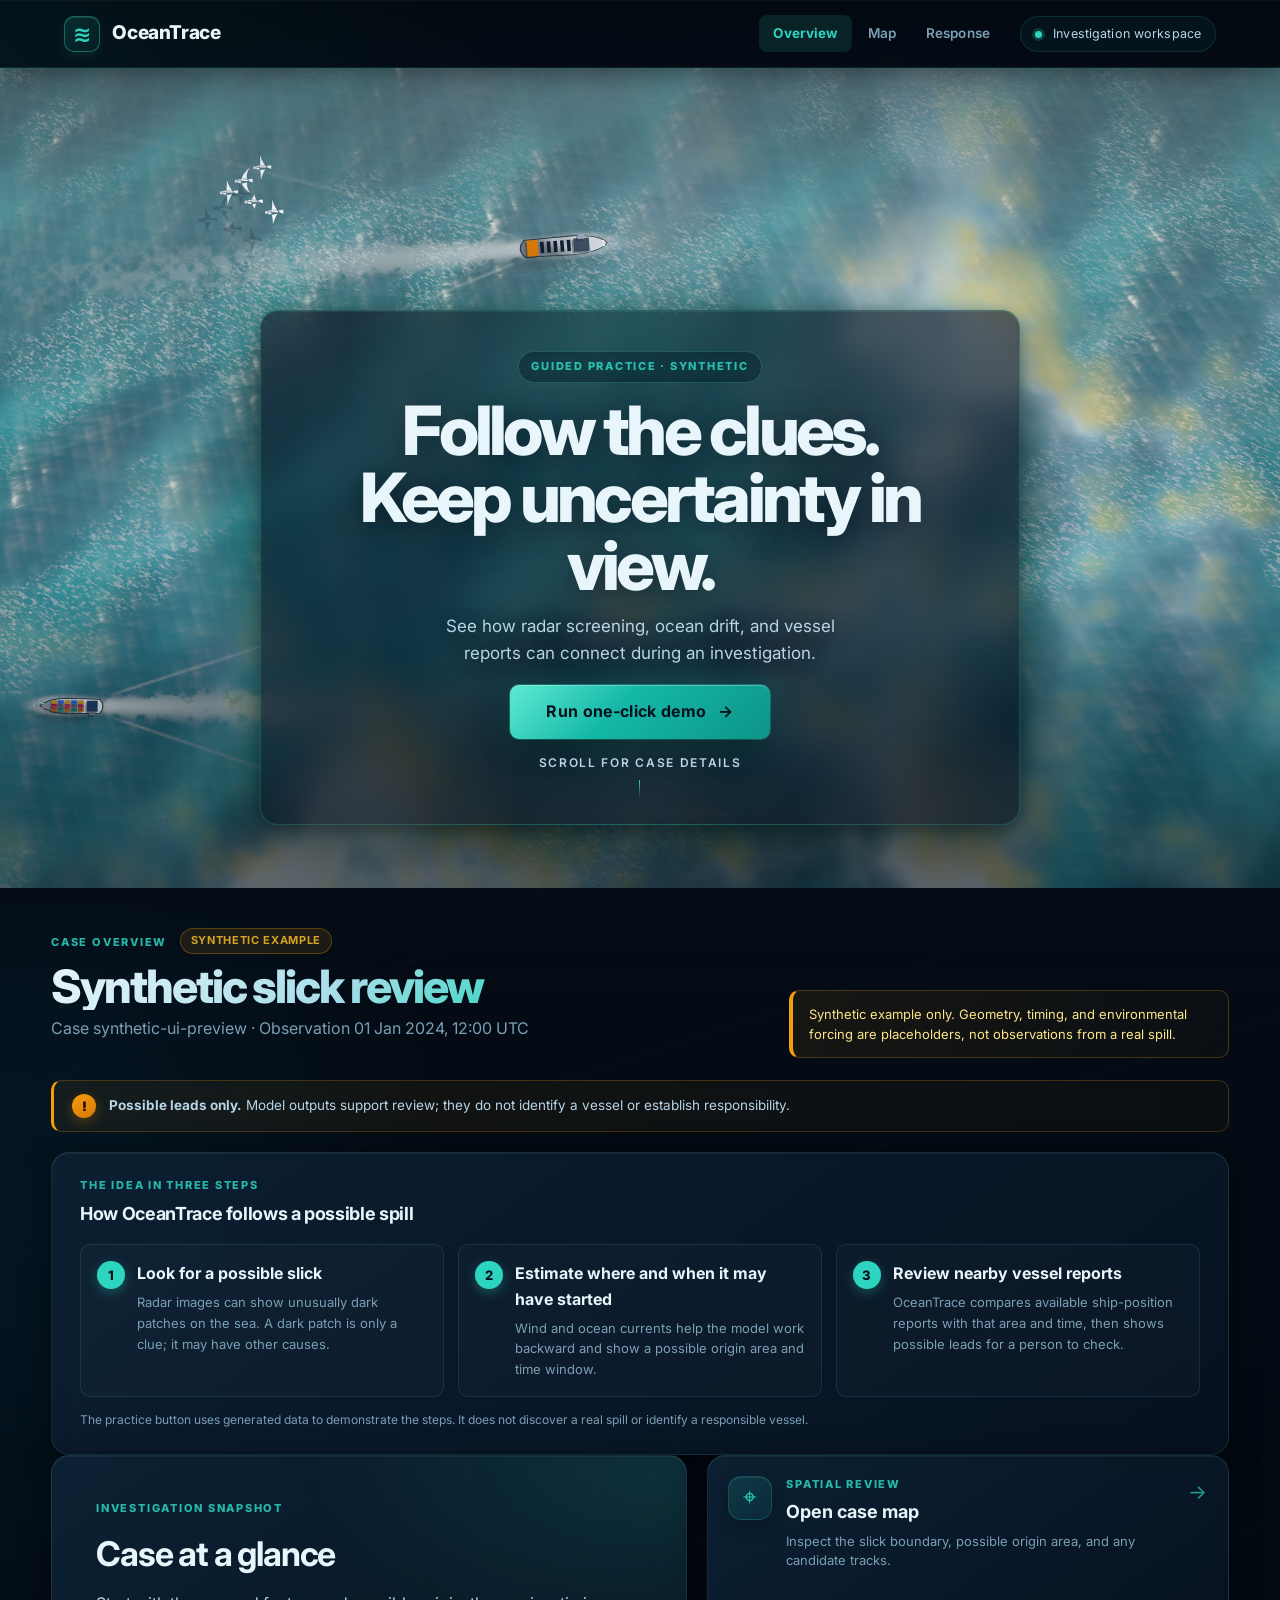
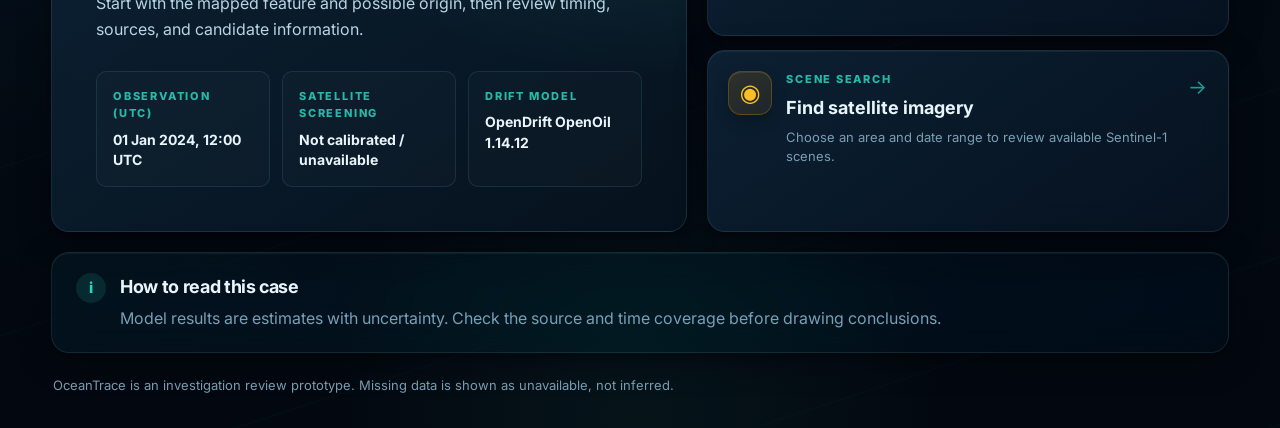
==== commit 8dd10cb8: "version 6.0 ar x" ====
--- a/frontend/index.html
+++ b/frontend/index.html
@@ -4,17 +4,18 @@
     <meta charset="utf-8">
     <meta name="viewport" content="width=device-width, initial-scale=1">
     <meta name="theme-color" content="#0b2236">
-    <title>WakeTrace | Case overview</title>
+    <title>OceanTrace | Case overview</title>
     <link rel="stylesheet" href="styles.css?v=15">
   </head>
   <body class="overview-page">
     <div class="ambient-globe" aria-hidden="true"><div class="globe-shell"><div class="globe-texture"></div></div></div>
     <a class="skip-link" href="#case-details">Skip to case overview</a>
     <header class="topbar">
-      <a class="brand" href="index.html" aria-label="WakeTrace case overview"><span class="brand-mark" aria-hidden="true">≋</span><span>WakeTrace</span></a>
+      <a class="brand" href="index.html" aria-label="OceanTrace case overview"><span class="brand-mark" aria-hidden="true">≋</span><span>OceanTrace</span></a>
       <nav class="top-nav" aria-label="Main navigation">
         <a class="nav-active" aria-current="page" href="index.html">Overview</a>
         <a data-case-link href="map.html">Map</a>
+        <a href="cleanup-workflow.html?mode=demo">Response</a>
       </nav>
       <div class="header-context"><span class="status-dot" aria-hidden="true"></span> Investigation workspace</div>
     </header>
@@ -45,11 +46,11 @@
 
       <section class="panel plain-language-panel" aria-labelledby="workflow-title">
         <div class="eyebrow">THE IDEA IN THREE STEPS</div>
-        <h2 id="workflow-title">How WakeTrace follows a possible spill</h2>
+        <h2 id="workflow-title">How OceanTrace follows a possible spill</h2>
         <div class="plain-steps">
           <article><span>1</span><div><strong>Look for a possible slick</strong><p>Radar images can show unusually dark patches on the sea. A dark patch is only a clue; it may have other causes.</p></div></article>
           <article><span>2</span><div><strong>Estimate where and when it may have started</strong><p>Wind and ocean currents help the model work backward and show a possible origin area and time window.</p></div></article>
-          <article><span>3</span><div><strong>Review nearby vessel reports</strong><p>WakeTrace compares available ship-position reports with that area and time, then shows possible leads for a person to check.</p></div></article>
+          <article><span>3</span><div><strong>Review nearby vessel reports</strong><p>OceanTrace compares available ship-position reports with that area and time, then shows possible leads for a person to check.</p></div></article>
         </div>
         <p class="small-note">The practice button uses generated data to demonstrate the steps. It does not discover a real spill or identify a responsible vessel.</p>
       </section>
@@ -83,7 +84,7 @@
         <div class="note-symbol" aria-hidden="true">i</div>
         <div><h2>How to read this case</h2><p id="overview-note-text" class="muted">Model results are estimates with uncertainty. Check the source and time coverage before drawing conclusions.</p></div>
       </section>
-      <footer class="page-footer">WakeTrace is an investigation review prototype. Missing data is shown as unavailable, not inferred.</footer>
+      <footer class="page-footer">OceanTrace is an investigation review prototype. Missing data is shown as unavailable, not inferred.</footer>
     </main>
     <script src="case-data.js?v=3"></script>
     <script src="overview-hero.js?v=10"></script>
--- a/frontend/styles.css
+++ b/frontend/styles.css
@@ -1,5 +1,5 @@
 /* ============================================================
-   WakeTrace — Refined Design System
+   OceanTrace — Refined Design System
    Deep-ocean palette · Glass panels · Harmonic accent colours
    ============================================================ */
 
